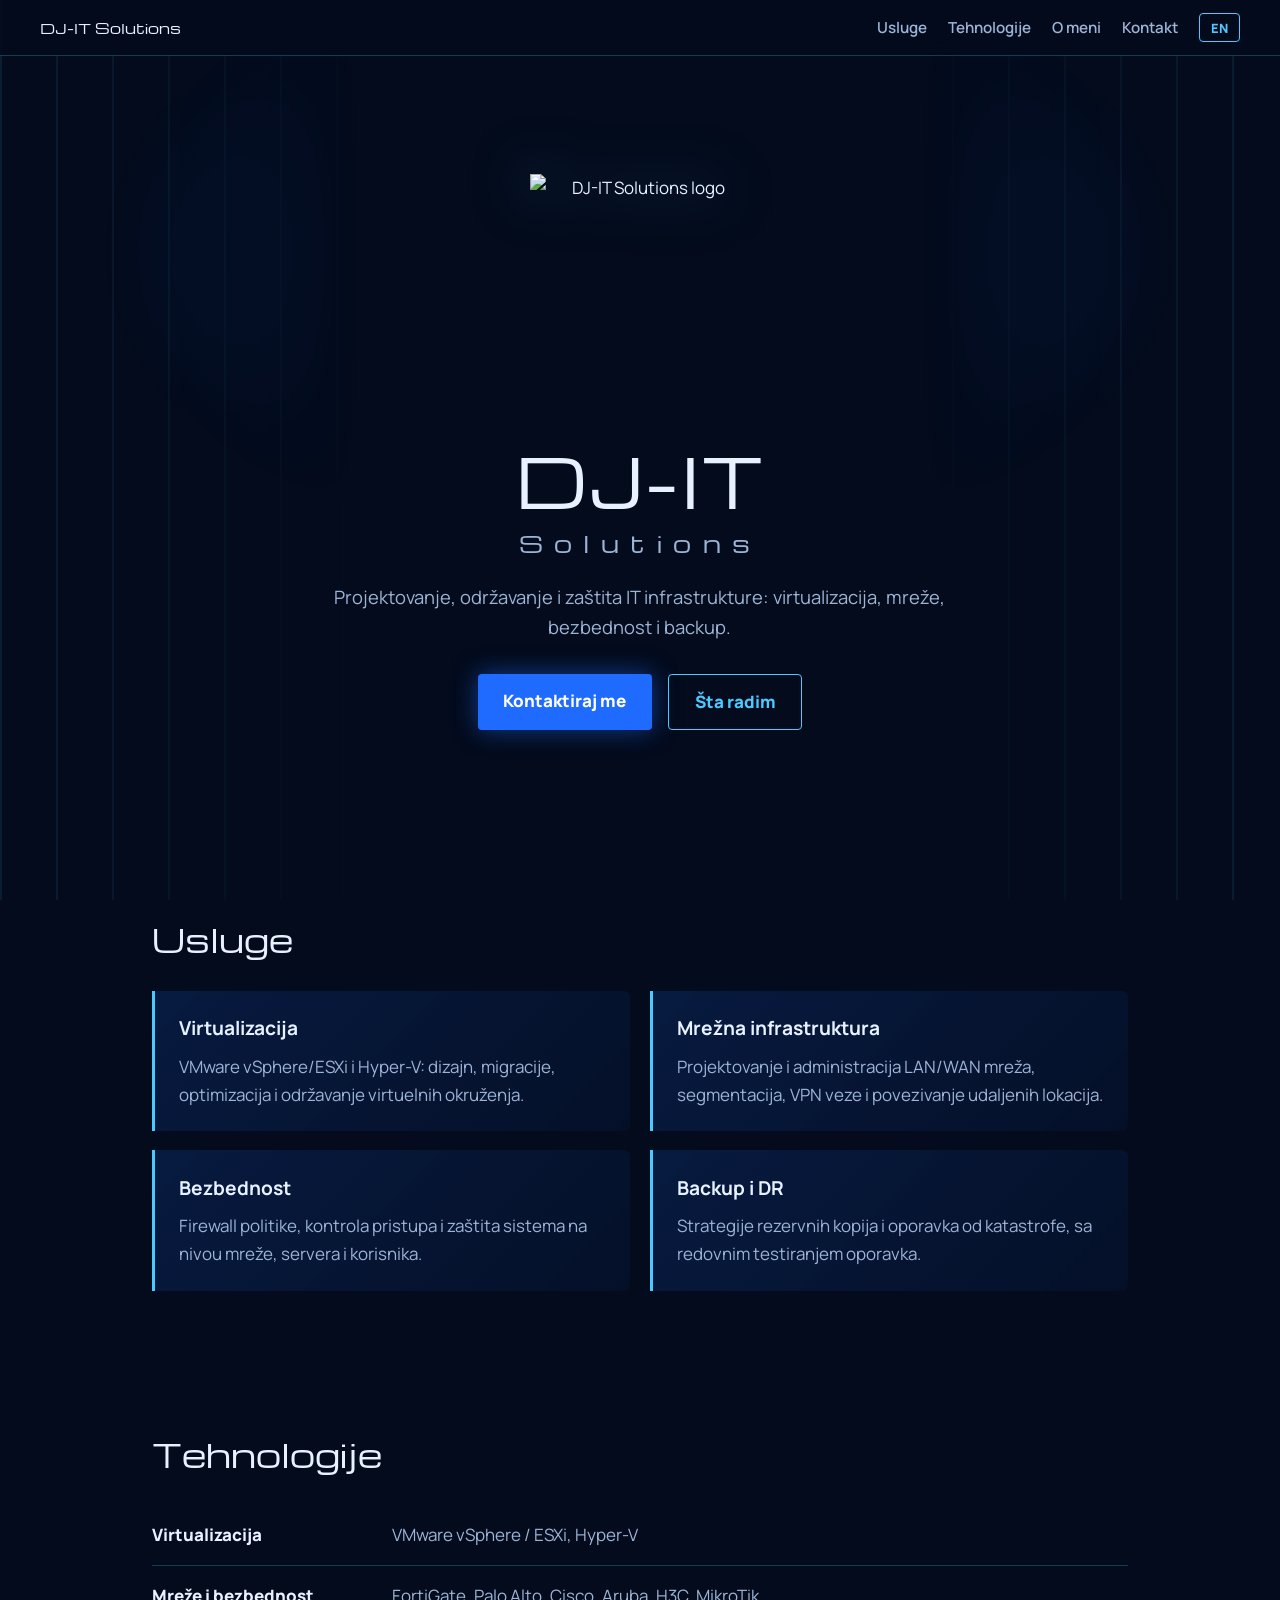
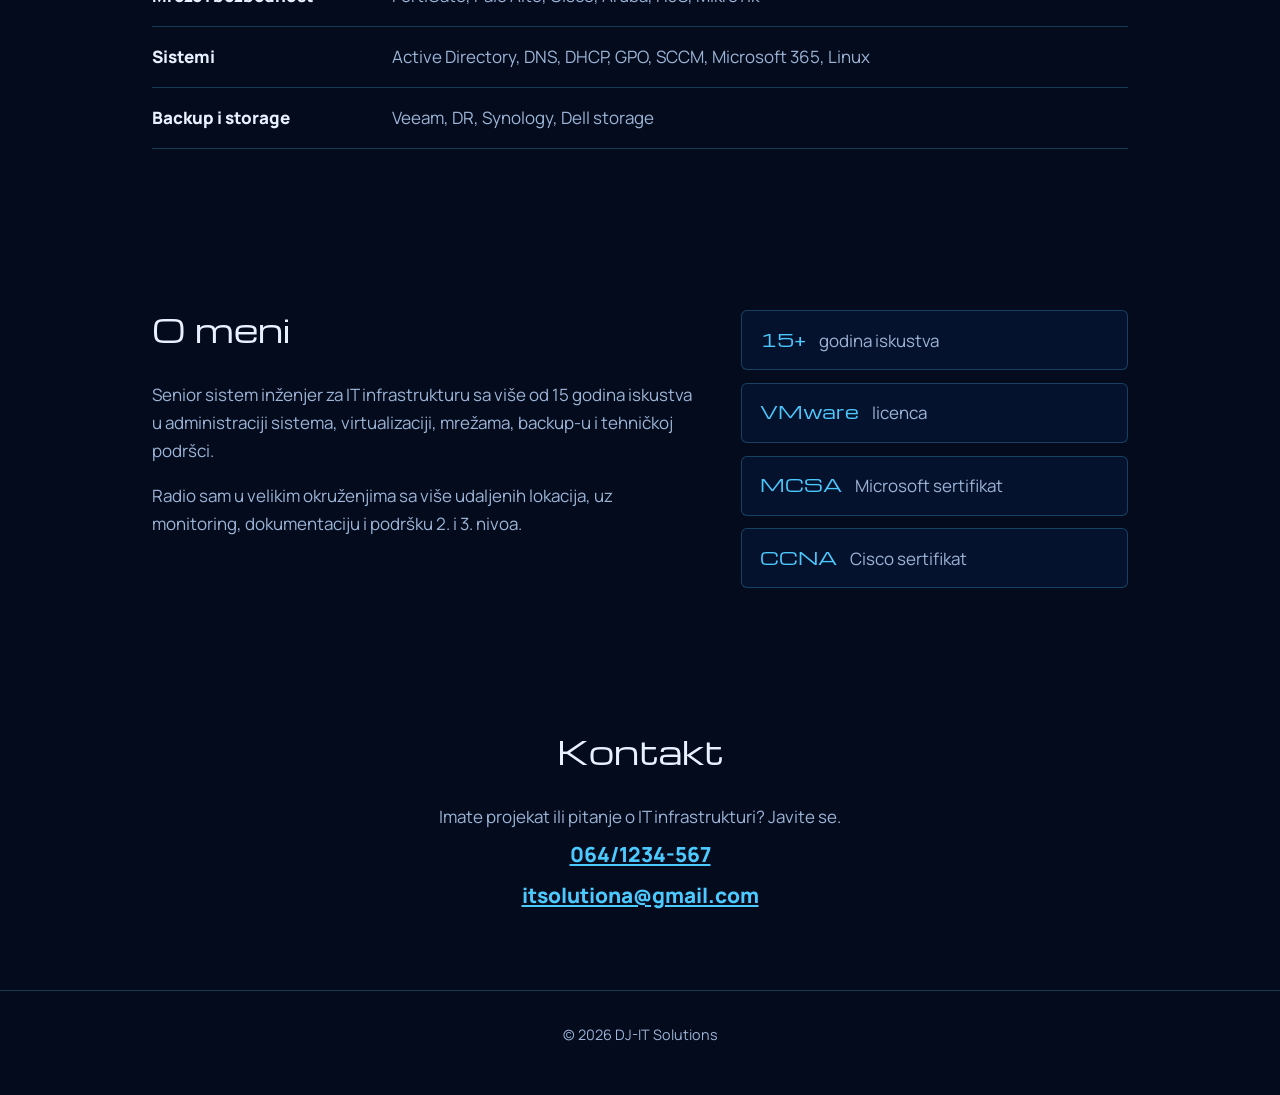
==== index.html @ e4da0d26 "Add files via upload" ====
<!DOCTYPE html>
<html lang="sr">
<head>
<meta charset="utf-8">
<meta name="viewport" content="width=device-width, initial-scale=1">
<title>DJ-IT Solutions | IT infrastruktura i sistemi</title>
<meta name="description" content="Senior sistem inženjer: virtualizacija (VMware, Hyper-V), mrežna infrastruktura, bezbednost, backup i DR.">
<meta name="theme-color" content="#030b1c">
<link rel="icon" href="assets/favicon.svg" type="image/svg+xml">
<link rel="preconnect" href="https://fonts.googleapis.com">
<link rel="preconnect" href="https://fonts.gstatic.com" crossorigin>
<link href="https://fonts.googleapis.com/css2?family=Manrope:wght@400;600;800&family=Michroma&display=swap" rel="stylesheet">
<link rel="stylesheet" href="style.css">
</head>
<body>
<header class="top">
  <a class="brand" href="#top">DJ-IT Solutions</a>
  <nav>
    <a href="#usluge" data-i18n="nav_services">Usluge</a>
    <a href="#tehnologije" data-i18n="nav_tech">Tehnologije</a>
    <a href="#o-meni" data-i18n="nav_about">O meni</a>
    <a href="#kontakt" data-i18n="nav_contact">Kontakt</a>
    <button id="lang" type="button" aria-label="Language">EN</button>
  </nav>
</header>

<main id="top">
<section class="hero">
  <img class="logo" src="assets/logo.svg" alt="DJ-IT Solutions logo" width="220" height="246">
  <h1>DJ-IT <span>Solutions</span></h1>
  <p class="lead" data-i18n="hero_sub">Projektovanje, održavanje i zaštita IT infrastrukture: virtualizacija, mreže, bezbednost i backup.</p>
  <div class="cta">
    <a class="btn" href="#kontakt" data-i18n="hero_cta">Kontaktiraj me</a>
    <a class="btn ghost" href="#usluge" data-i18n="hero_cta2">Šta radim</a>
  </div>
</section>

<section id="usluge" class="wrap">
  <h2 data-i18n="s_title">Usluge</h2>
  <div class="grid">
    <article><h3 data-i18n="s1_t">Virtualizacija</h3><p data-i18n="s1_d">VMware vSphere/ESXi i Hyper-V: dizajn, migracije, optimizacija i održavanje virtuelnih okruženja.</p></article>
    <article><h3 data-i18n="s2_t">Mrežna infrastruktura</h3><p data-i18n="s2_d">Projektovanje i administracija LAN/WAN mreža, segmentacija, VPN veze i povezivanje udaljenih lokacija.</p></article>
    <article><h3 data-i18n="s3_t">Bezbednost</h3><p data-i18n="s3_d">Firewall politike, kontrola pristupa i zaštita sistema na nivou mreže, servera i korisnika.</p></article>
    <article><h3 data-i18n="s4_t">Backup i DR</h3><p data-i18n="s4_d">Strategije rezervnih kopija i oporavka od katastrofe, sa redovnim testiranjem oporavka.</p></article>
  </div>
</section>

<section id="tehnologije" class="wrap">
  <h2 data-i18n="t_title">Tehnologije</h2>
  <dl class="stack">
    <div><dt data-i18n="t1">Virtualizacija</dt><dd>VMware vSphere / ESXi, Hyper-V</dd></div>
    <div><dt data-i18n="t2">Mreže i bezbednost</dt><dd>FortiGate, Palo Alto, Cisco, Aruba, H3C, MikroTik</dd></div>
    <div><dt data-i18n="t3">Sistemi</dt><dd>Active Directory, DNS, DHCP, GPO, SCCM, Microsoft 365, Linux</dd></div>
    <div><dt data-i18n="t4">Backup i storage</dt><dd>Veeam, DR, Synology, Dell storage</dd></div>
  </dl>
</section>

<section id="o-meni" class="wrap about">
  <div>
    <h2 data-i18n="a_title">O meni</h2>
    <p data-i18n="a_p1">Senior sistem inženjer za IT infrastrukturu sa više od 15 godina iskustva u administraciji sistema, virtualizaciji, mrežama, backup-u i tehničkoj podršci.</p>
    <p data-i18n="a_p2">Radio sam u velikim okruženjima sa više udaljenih lokacija, uz monitoring, dokumentaciju i podršku 2. i 3. nivoa.</p>
  </div>
  <ul class="facts">
    <li><b>15+</b> <span data-i18n="f1">godina iskustva</span></li>
    <li><b>VMware</b> <span data-i18n="f2">licenca</span></li>
    <li><b>MCSA</b> <span data-i18n="f3">Microsoft sertifikat</span></li>
    <li><b>CCNA</b> <span data-i18n="f4">Cisco sertifikat</span></li>
  </ul>
</section>

<section id="kontakt" class="wrap contact">
  <h2 data-i18n="c_title">Kontakt</h2>
  <p data-i18n="c_sub">Imate projekat ili pitanje o IT infrastrukturi? Javite se.</p>
  <p><a href="tel:+381641234567">064/1234-567</a></p>
  <p><a href="mailto:itsolutiona@gmail.com">itsolutiona@gmail.com</a></p>
</section>
</main>

<footer>© <span id="y"></span> DJ-IT Solutions</footer>
<script src="script.js"></script>
</body>
</html>
---- style.css ----
:root{color-scheme:dark;--bg:#030b1c;--bg2:#08183a;--blue:#1f6bff;--cyan:#4cc9ff;--ink:#e8f1ff;--mute:#9db4d6;--line:rgba(76,201,255,.25)}
*{box-sizing:border-box}
html{scroll-behavior:smooth;scroll-padding-top:70px}
body{margin:0;font:400 1.0625rem/1.65 Manrope,system-ui,sans-serif;color:var(--ink);background:var(--bg)}
body::before{content:"";position:fixed;inset:0;z-index:-1;pointer-events:none;
background:radial-gradient(60% 50% at 50% 28%,rgba(31,107,255,.45),transparent 70%),
repeating-linear-gradient(90deg,rgba(76,201,255,.10) 0 2px,transparent 2px 56px);
-webkit-mask:linear-gradient(90deg,#000,transparent 28%,transparent 72%,#000);mask:linear-gradient(90deg,#000,transparent 28%,transparent 72%,#000)}
a{color:var(--cyan)}
:focus-visible{outline:2px solid var(--cyan);outline-offset:3px}
.top{position:sticky;top:0;z-index:5;display:flex;justify-content:space-between;align-items:center;gap:1rem;padding:.8rem clamp(1rem,4vw,2.5rem);background:rgba(3,11,28,.8);backdrop-filter:blur(10px);border-bottom:1px solid var(--line)}
.brand{font:.9rem Michroma,sans-serif;color:var(--ink);text-decoration:none;white-space:nowrap}
nav{display:flex;align-items:center;gap:1.3rem;flex-wrap:wrap}
nav a{color:var(--mute);text-decoration:none;font-weight:600;font-size:.95rem}
nav a:hover{color:var(--ink)}
#lang{font:800 .8rem Manrope,sans-serif;color:var(--cyan);background:none;border:1px solid var(--cyan);border-radius:4px;padding:.3rem .7rem;cursor:pointer}
#lang:hover{background:var(--cyan);color:var(--bg)}
.hero{min-height:88vh;display:flex;flex-direction:column;align-items:center;justify-content:center;text-align:center;padding:3rem 1.2rem}
.logo{width:min(220px,48vw);height:auto;filter:drop-shadow(0 0 28px rgba(76,201,255,.6));animation:glow 4s ease-in-out infinite alternate}
@keyframes glow{to{filter:drop-shadow(0 0 48px rgba(76,201,255,.95))}}
h1{font:clamp(2rem,7vw,4.2rem)/1.1 Michroma,sans-serif;margin:1.4rem 0 .6rem;letter-spacing:.02em}
h1 span{display:block;font-size:.34em;letter-spacing:.5em;margin-top:.9rem;color:var(--mute)}
.lead{max-width:36em;color:var(--mute);font-size:1.15rem;margin:1rem 0 2rem}
.cta{display:flex;gap:1rem;flex-wrap:wrap;justify-content:center}
.btn{padding:.8rem 1.6rem;border-radius:4px;background:var(--blue);color:#fff;font-weight:800;text-decoration:none;box-shadow:0 0 24px rgba(31,107,255,.5)}
.btn:hover{background:#3b82ff}
.btn.ghost{background:none;border:1px solid var(--cyan);color:var(--cyan);box-shadow:none}
.wrap{max-width:1040px;margin:0 auto;padding:4.5rem clamp(1rem,4vw,2rem)}
h2{font:clamp(1.4rem,3.5vw,2rem)/1.2 Michroma,sans-serif;margin:0 0 2rem}
h3{margin:0 0 .5rem;font-size:1.2rem}
.grid{display:grid;grid-template-columns:repeat(2,1fr);gap:1.2rem}
article{padding:1.4rem 1.5rem;background:linear-gradient(135deg,rgba(31,107,255,.16),rgba(8,24,58,.4));border-left:3px solid var(--cyan);border-radius:0 6px 6px 0}
article p{margin:0;color:var(--mute)}
.stack div{display:grid;grid-template-columns:minmax(10rem,14rem) 1fr;gap:1rem;padding:1rem 0;border-bottom:1px solid var(--line)}
dt{font-weight:800}
dd{margin:0;color:var(--mute)}
.about{display:grid;grid-template-columns:1.4fr 1fr;gap:3rem;align-items:start}
.about p{max-width:60ch;color:var(--mute)}
.facts{list-style:none;margin:0;padding:0;display:grid;gap:.8rem}
.facts li{padding:.9rem 1.1rem;border:1px solid var(--line);border-radius:6px;background:rgba(8,24,58,.6);display:flex;align-items:baseline;gap:.8rem}
.facts b{font:1.15rem Michroma,sans-serif;color:var(--cyan)}
.facts span{color:var(--mute)}
.contact{text-align:center}
.contact p{margin:.4rem 0;color:var(--mute)}
.contact a{font-size:1.3rem;font-weight:800}
footer{text-align:center;padding:2rem 1rem 3rem;color:var(--mute);font-size:.9rem;border-top:1px solid var(--line)}
@media(max-width:760px){.grid,.about{grid-template-columns:1fr}.stack div{grid-template-columns:1fr;gap:.2rem}nav a{display:none}}
@media(prefers-reduced-motion:reduce){.logo{animation:none}html{scroll-behavior:auto}}
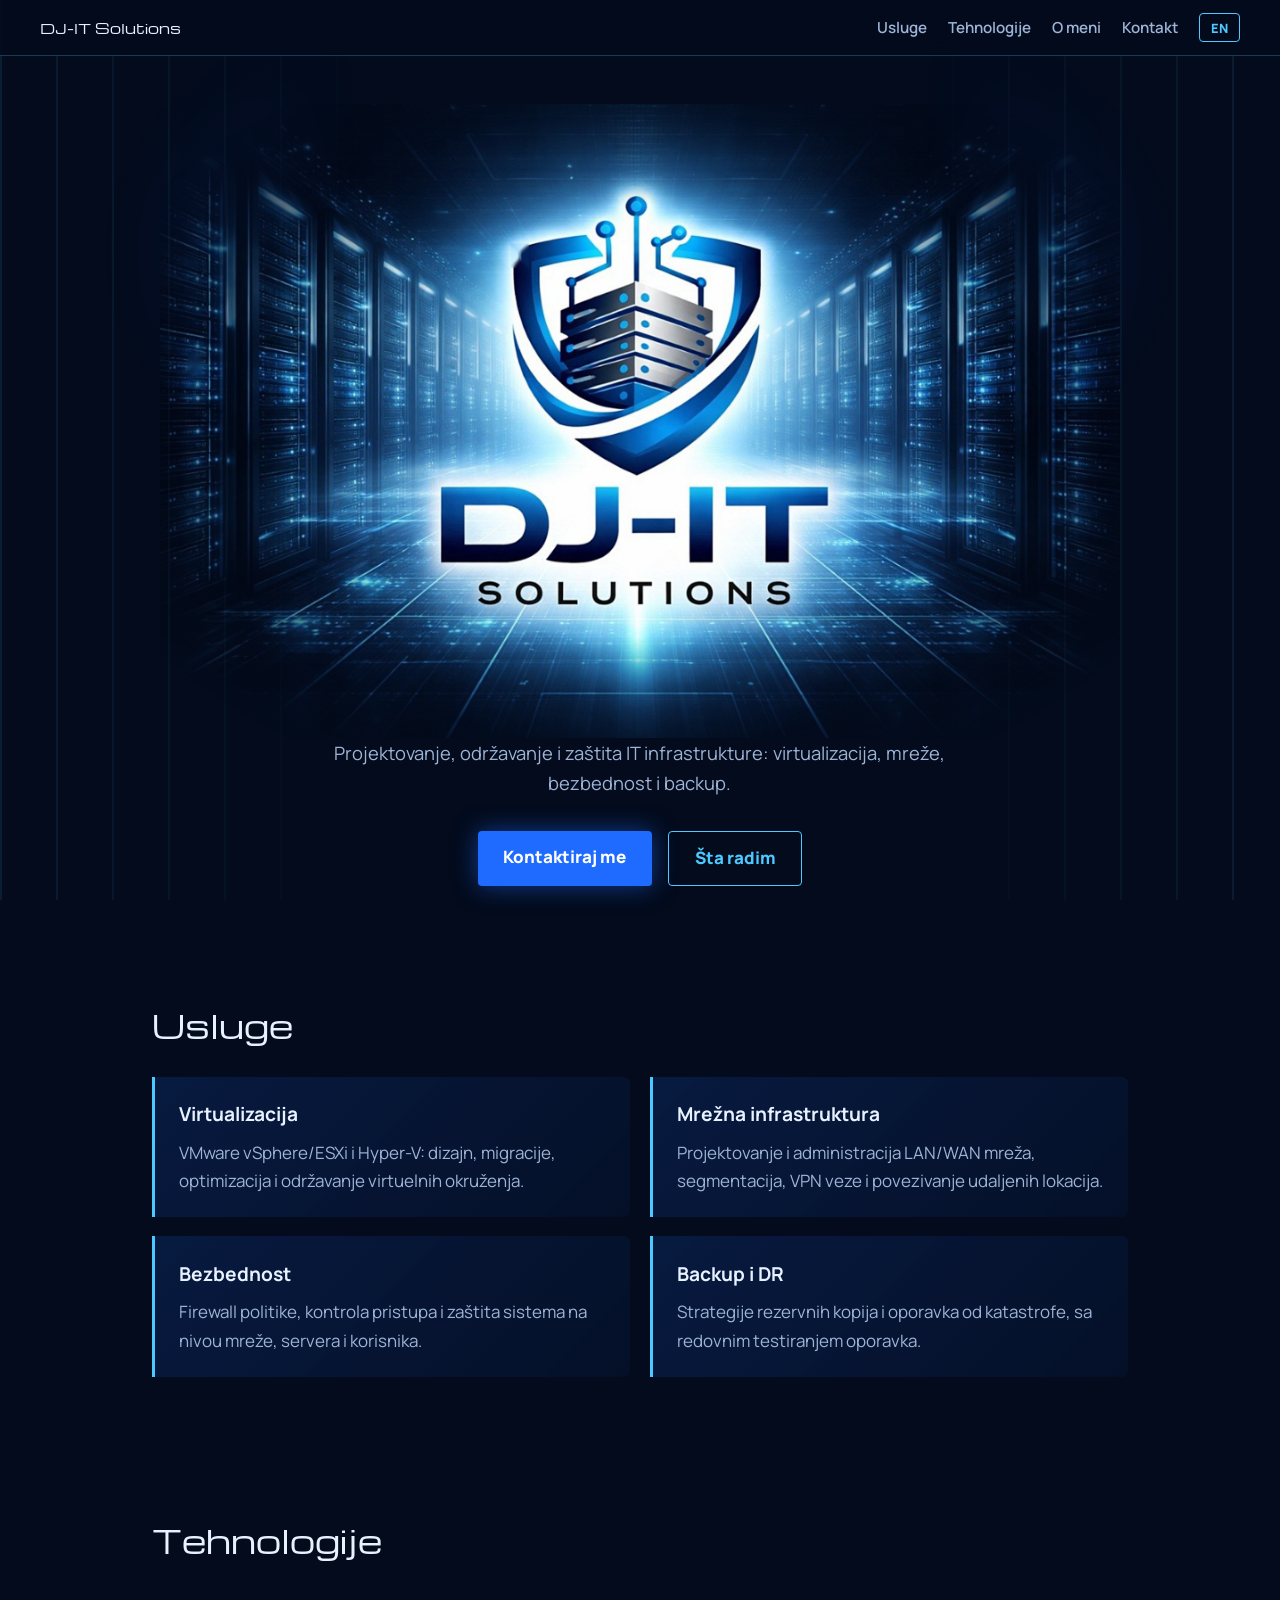
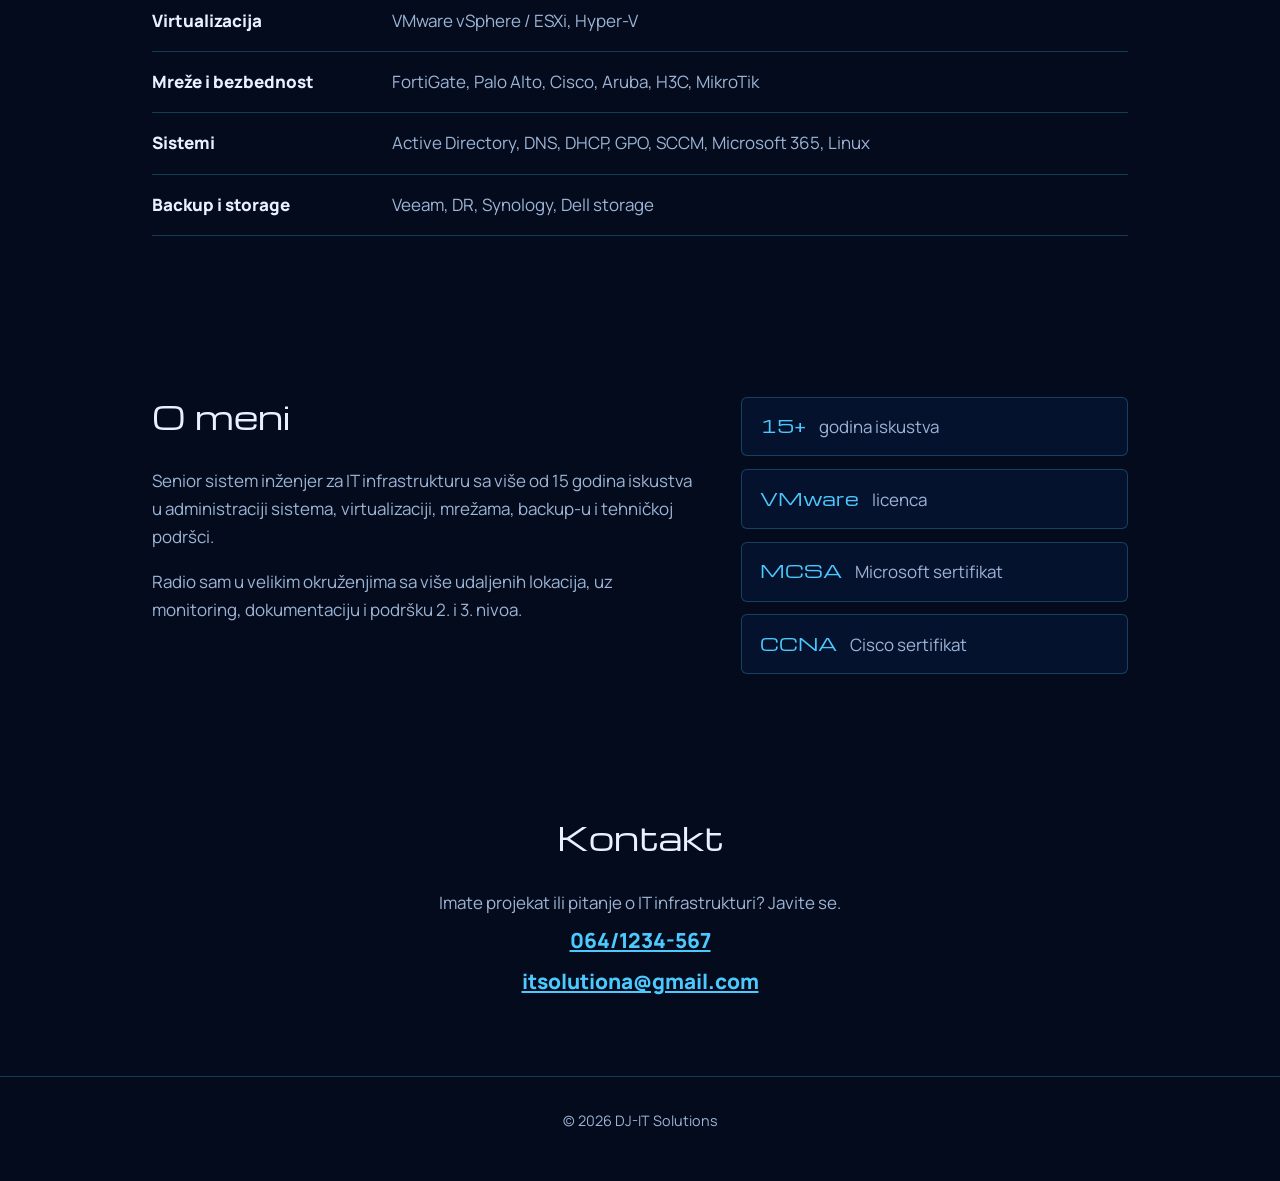
==== commit 2518091b: "Add files via upload" ====
--- a/index.html
+++ b/index.html
@@ -26,8 +26,8 @@
 
 <main id="top">
 <section class="hero">
-  <img class="logo" src="assets/logo.svg" alt="DJ-IT Solutions logo" width="220" height="246">
-  <h1>DJ-IT <span>Solutions</span></h1>
+  <h1 class="sr">DJ-IT Solutions</h1>
+  <img class="banner" src="assets/hero.jpg" alt="DJ-IT Solutions" width="2154" height="1422">
   <p class="lead" data-i18n="hero_sub">Projektovanje, održavanje i zaštita IT infrastrukture: virtualizacija, mreže, bezbednost i backup.</p>
   <div class="cta">
     <a class="btn" href="#kontakt" data-i18n="hero_cta">Kontaktiraj me</a>
--- a/style.css
+++ b/style.css
@@ -16,11 +16,9 @@
 #lang{font:800 .8rem Manrope,sans-serif;color:var(--cyan);background:none;border:1px solid var(--cyan);border-radius:4px;padding:.3rem .7rem;cursor:pointer}
 #lang:hover{background:var(--cyan);color:var(--bg)}
 .hero{min-height:88vh;display:flex;flex-direction:column;align-items:center;justify-content:center;text-align:center;padding:3rem 1.2rem}
-.logo{width:min(220px,48vw);height:auto;filter:drop-shadow(0 0 28px rgba(76,201,255,.6));animation:glow 4s ease-in-out infinite alternate}
-@keyframes glow{to{filter:drop-shadow(0 0 48px rgba(76,201,255,.95))}}
-h1{font:clamp(2rem,7vw,4.2rem)/1.1 Michroma,sans-serif;margin:1.4rem 0 .6rem;letter-spacing:.02em}
-h1 span{display:block;font-size:.34em;letter-spacing:.5em;margin-top:.9rem;color:var(--mute)}
-.lead{max-width:36em;color:var(--mute);font-size:1.15rem;margin:1rem 0 2rem}
+.banner{width:min(100%,960px);height:auto;-webkit-mask:radial-gradient(ellipse 62% 62% at 50% 50%,#000 55%,transparent 100%);mask:radial-gradient(ellipse 62% 62% at 50% 50%,#000 55%,transparent 100%)}
+.sr{position:absolute;width:1px;height:1px;overflow:hidden;clip:rect(0 0 0 0)}
+.lead{max-width:36em;color:var(--mute);font-size:1.15rem;margin:0 0 2rem}
 .cta{display:flex;gap:1rem;flex-wrap:wrap;justify-content:center}
 .btn{padding:.8rem 1.6rem;border-radius:4px;background:var(--blue);color:#fff;font-weight:800;text-decoration:none;box-shadow:0 0 24px rgba(31,107,255,.5)}
 .btn:hover{background:#3b82ff}
@@ -45,4 +43,4 @@
 .contact a{font-size:1.3rem;font-weight:800}
 footer{text-align:center;padding:2rem 1rem 3rem;color:var(--mute);font-size:.9rem;border-top:1px solid var(--line)}
 @media(max-width:760px){.grid,.about{grid-template-columns:1fr}.stack div{grid-template-columns:1fr;gap:.2rem}nav a{display:none}}
-@media(prefers-reduced-motion:reduce){.logo{animation:none}html{scroll-behavior:auto}}
+@media(prefers-reduced-motion:reduce){html{scroll-behavior:auto}}
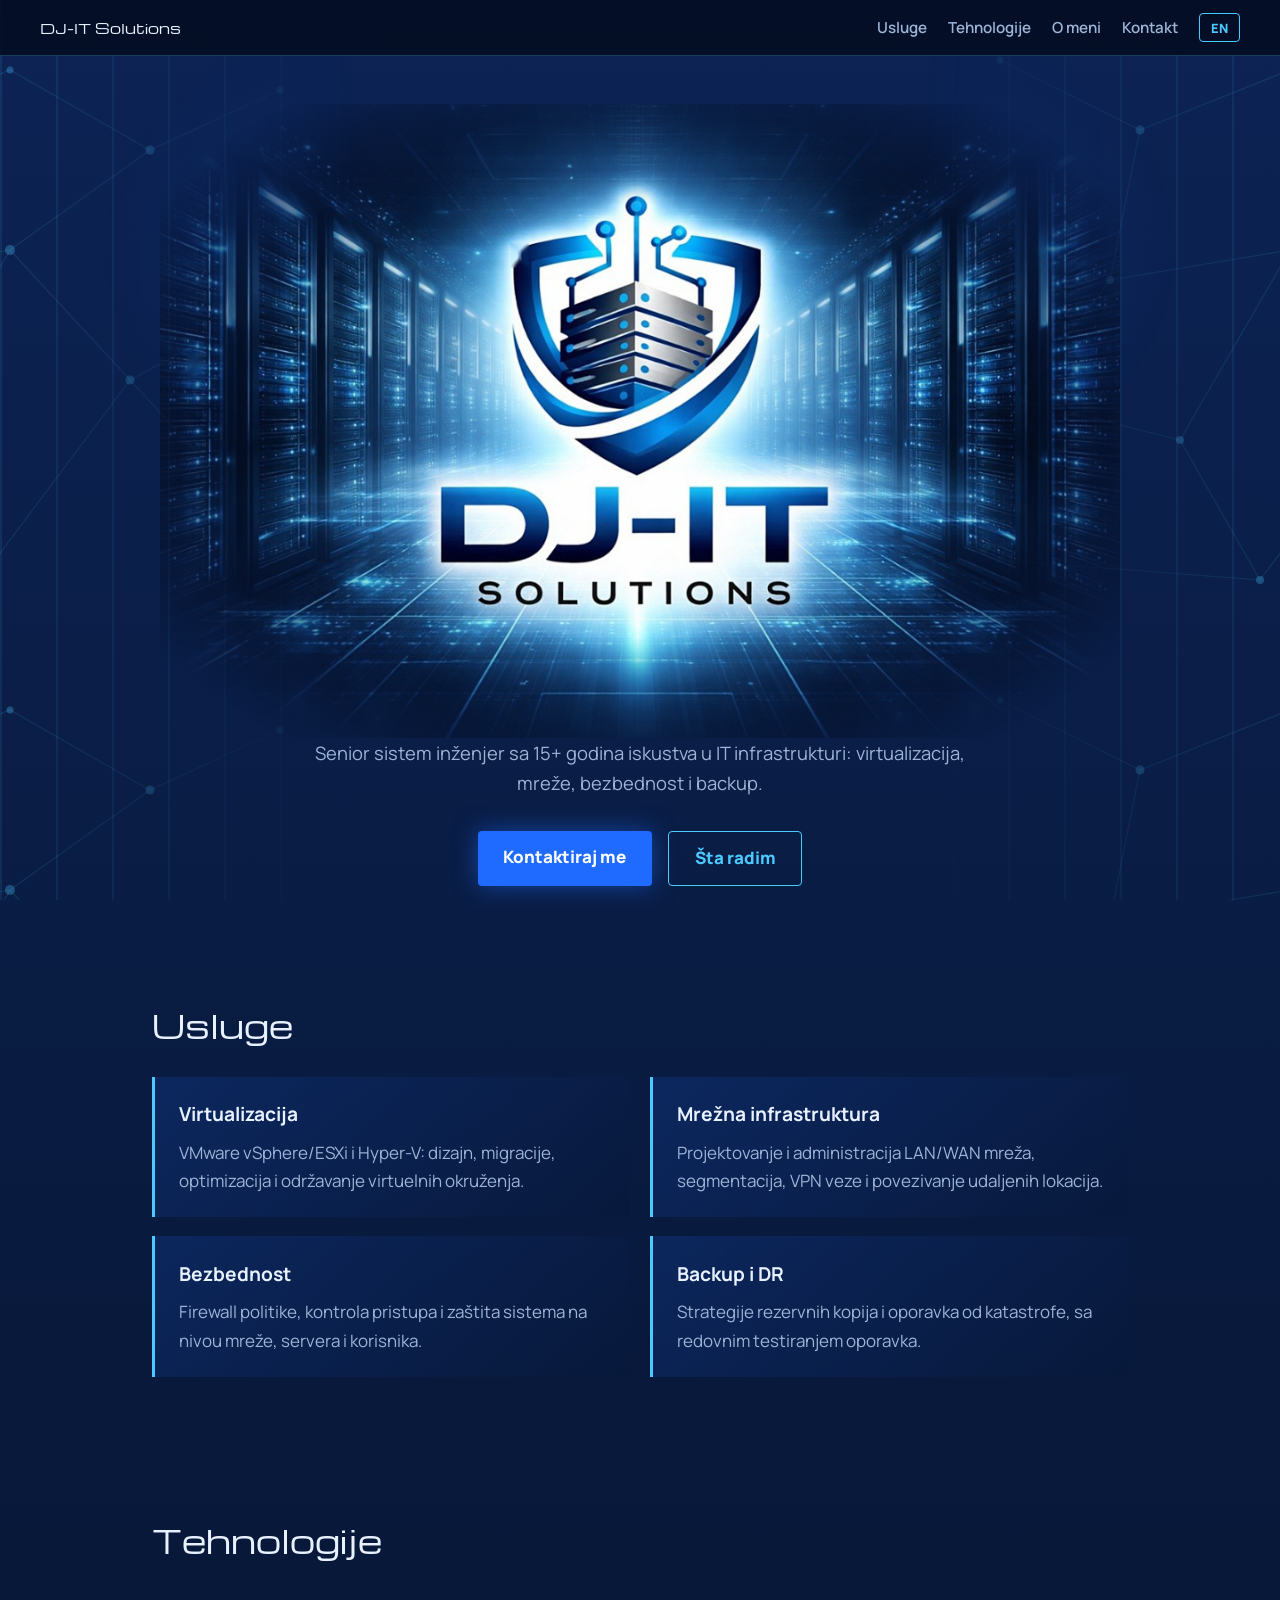
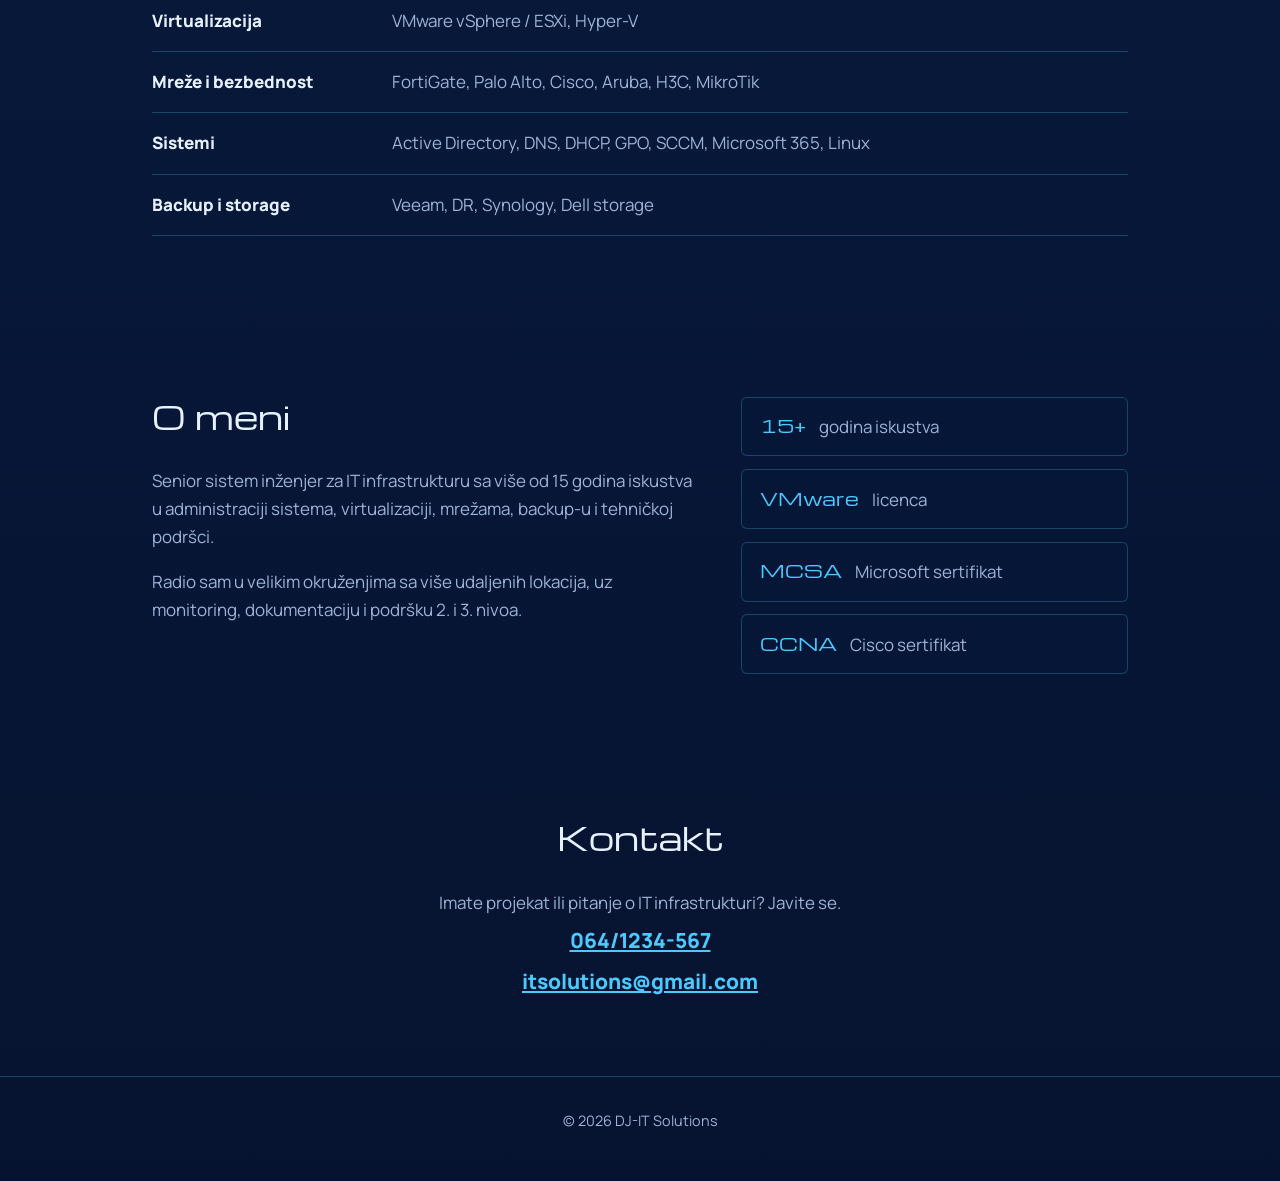
==== commit 0e1301a9: "Add files via upload" ====
--- a/index.html
+++ b/index.html
@@ -5,7 +5,12 @@
 <meta name="viewport" content="width=device-width, initial-scale=1">
 <title>DJ-IT Solutions | IT infrastruktura i sistemi</title>
 <meta name="description" content="Senior sistem inženjer: virtualizacija (VMware, Hyper-V), mrežna infrastruktura, bezbednost, backup i DR.">
-<meta name="theme-color" content="#030b1c">
+<meta name="theme-color" content="#08193b">
+<meta property="og:type" content="website">
+<meta property="og:title" content="DJ-IT Solutions | Senior sistem inženjer">
+<meta property="og:description" content="Virtualizacija, mrežna infrastruktura, bezbednost, backup i DR. 15+ godina iskustva.">
+<meta property="og:image" content="https://ZAMENI-SVOJ-DOMEN/assets/share.jpg">
+<meta name="twitter:card" content="summary_large_image">
 <link rel="icon" href="assets/favicon.svg" type="image/svg+xml">
 <link rel="preconnect" href="https://fonts.googleapis.com">
 <link rel="preconnect" href="https://fonts.gstatic.com" crossorigin>
@@ -28,7 +33,7 @@
 <section class="hero">
   <h1 class="sr">DJ-IT Solutions</h1>
   <img class="banner" src="assets/hero.jpg" alt="DJ-IT Solutions" width="2154" height="1422">
-  <p class="lead" data-i18n="hero_sub">Projektovanje, održavanje i zaštita IT infrastrukture: virtualizacija, mreže, bezbednost i backup.</p>
+  <p class="lead" data-i18n="hero_sub">Senior sistem inženjer sa 15+ godina iskustva u IT infrastrukturi: virtualizacija, mreže, bezbednost i backup.</p>
   <div class="cta">
     <a class="btn" href="#kontakt" data-i18n="hero_cta">Kontaktiraj me</a>
     <a class="btn ghost" href="#usluge" data-i18n="hero_cta2">Šta radim</a>
@@ -73,7 +78,7 @@
   <h2 data-i18n="c_title">Kontakt</h2>
   <p data-i18n="c_sub">Imate projekat ili pitanje o IT infrastrukturi? Javite se.</p>
   <p><a href="tel:+381641234567">064/1234-567</a></p>
-  <p><a href="mailto:itsolutiona@gmail.com">itsolutiona@gmail.com</a></p>
+  <p><a href="mailto:itsolutions@gmail.com">itsolutions@gmail.com</a></p>
 </section>
 </main>
 
--- a/style.css
+++ b/style.css
@@ -1,11 +1,13 @@
-:root{color-scheme:dark;--bg:#030b1c;--bg2:#08183a;--blue:#1f6bff;--cyan:#4cc9ff;--ink:#e8f1ff;--mute:#9db4d6;--line:rgba(76,201,255,.25)}
+:root{color-scheme:dark;--bg:#08193b;--bg2:#08183a;--blue:#1f6bff;--cyan:#4cc9ff;--ink:#e8f1ff;--mute:#9db4d6;--line:rgba(76,201,255,.25)}
 *{box-sizing:border-box}
 html{scroll-behavior:smooth;scroll-padding-top:70px}
-body{margin:0;font:400 1.0625rem/1.65 Manrope,system-ui,sans-serif;color:var(--ink);background:var(--bg)}
+body{margin:0;font:400 1.0625rem/1.65 Manrope,system-ui,sans-serif;color:var(--ink);background:linear-gradient(180deg,#0c2354,#08193b 50%,#061330)}
 body::before{content:"";position:fixed;inset:0;z-index:-1;pointer-events:none;
-background:radial-gradient(60% 50% at 50% 28%,rgba(31,107,255,.45),transparent 70%),
+background:radial-gradient(60% 50% at 50% 28%,rgba(31,107,255,.45),transparent 70%),url(assets/bg-network.svg) center top/640px,
 repeating-linear-gradient(90deg,rgba(76,201,255,.10) 0 2px,transparent 2px 56px);
 -webkit-mask:linear-gradient(90deg,#000,transparent 28%,transparent 72%,#000);mask:linear-gradient(90deg,#000,transparent 28%,transparent 72%,#000)}
+/* Optional: put a data-center photo at assets/bg.jpg and it appears faintly behind the site */
+body::after{content:"";position:fixed;inset:0;z-index:-2;background:url(assets/bg.jpg) center/cover;opacity:.18;pointer-events:none}
 a{color:var(--cyan)}
 :focus-visible{outline:2px solid var(--cyan);outline-offset:3px}
 .top{position:sticky;top:0;z-index:5;display:flex;justify-content:space-between;align-items:center;gap:1rem;padding:.8rem clamp(1rem,4vw,2.5rem);background:rgba(3,11,28,.8);backdrop-filter:blur(10px);border-bottom:1px solid var(--line)}
@@ -42,5 +44,5 @@
 .contact p{margin:.4rem 0;color:var(--mute)}
 .contact a{font-size:1.3rem;font-weight:800}
 footer{text-align:center;padding:2rem 1rem 3rem;color:var(--mute);font-size:.9rem;border-top:1px solid var(--line)}
-@media(max-width:760px){.grid,.about{grid-template-columns:1fr}.stack div{grid-template-columns:1fr;gap:.2rem}nav a{display:none}}
+@media(max-width:760px){.grid,.about{grid-template-columns:1fr}.stack div{grid-template-columns:1fr;gap:.2rem}.top{flex-wrap:wrap;padding:.6rem 1rem}nav{width:100%;overflow-x:auto;flex-wrap:nowrap;gap:1rem}nav a{white-space:nowrap;font-size:.85rem}#lang{margin-left:auto}html{scroll-padding-top:100px}}
 @media(prefers-reduced-motion:reduce){html{scroll-behavior:auto}}
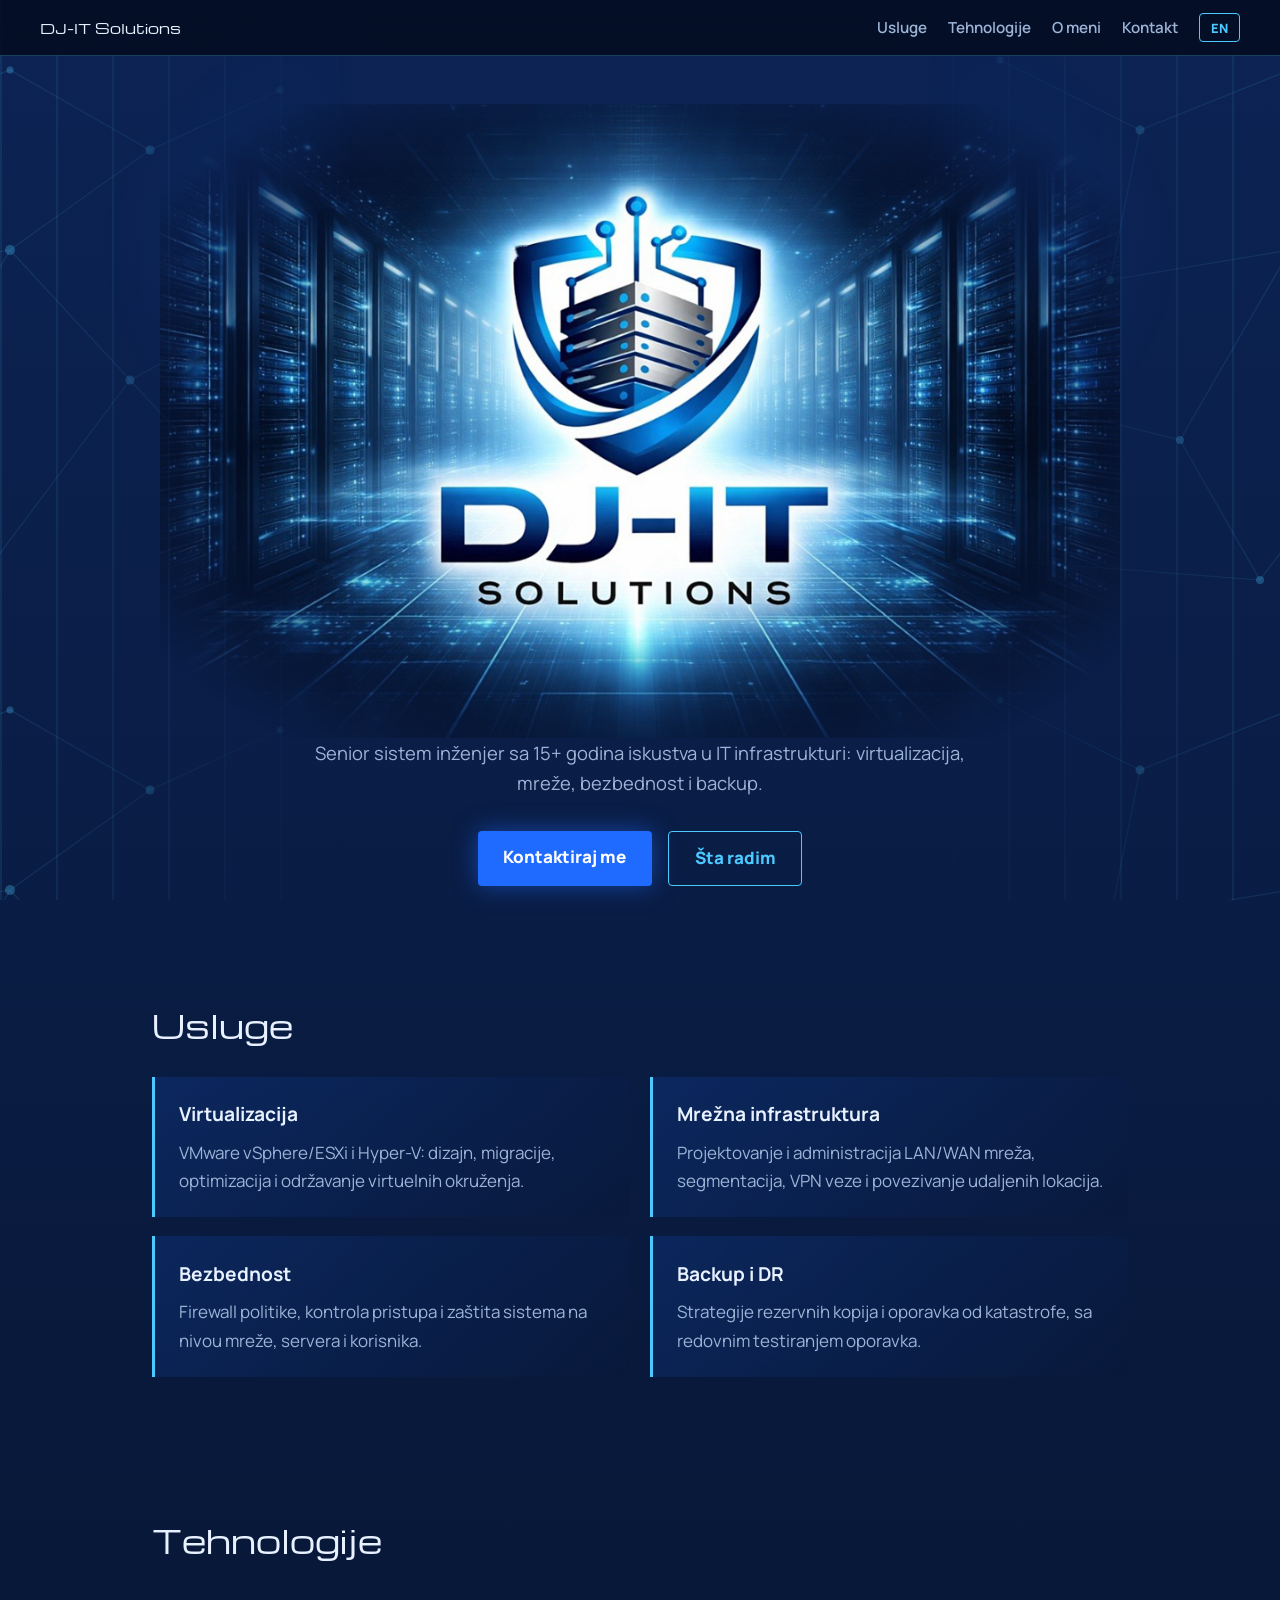
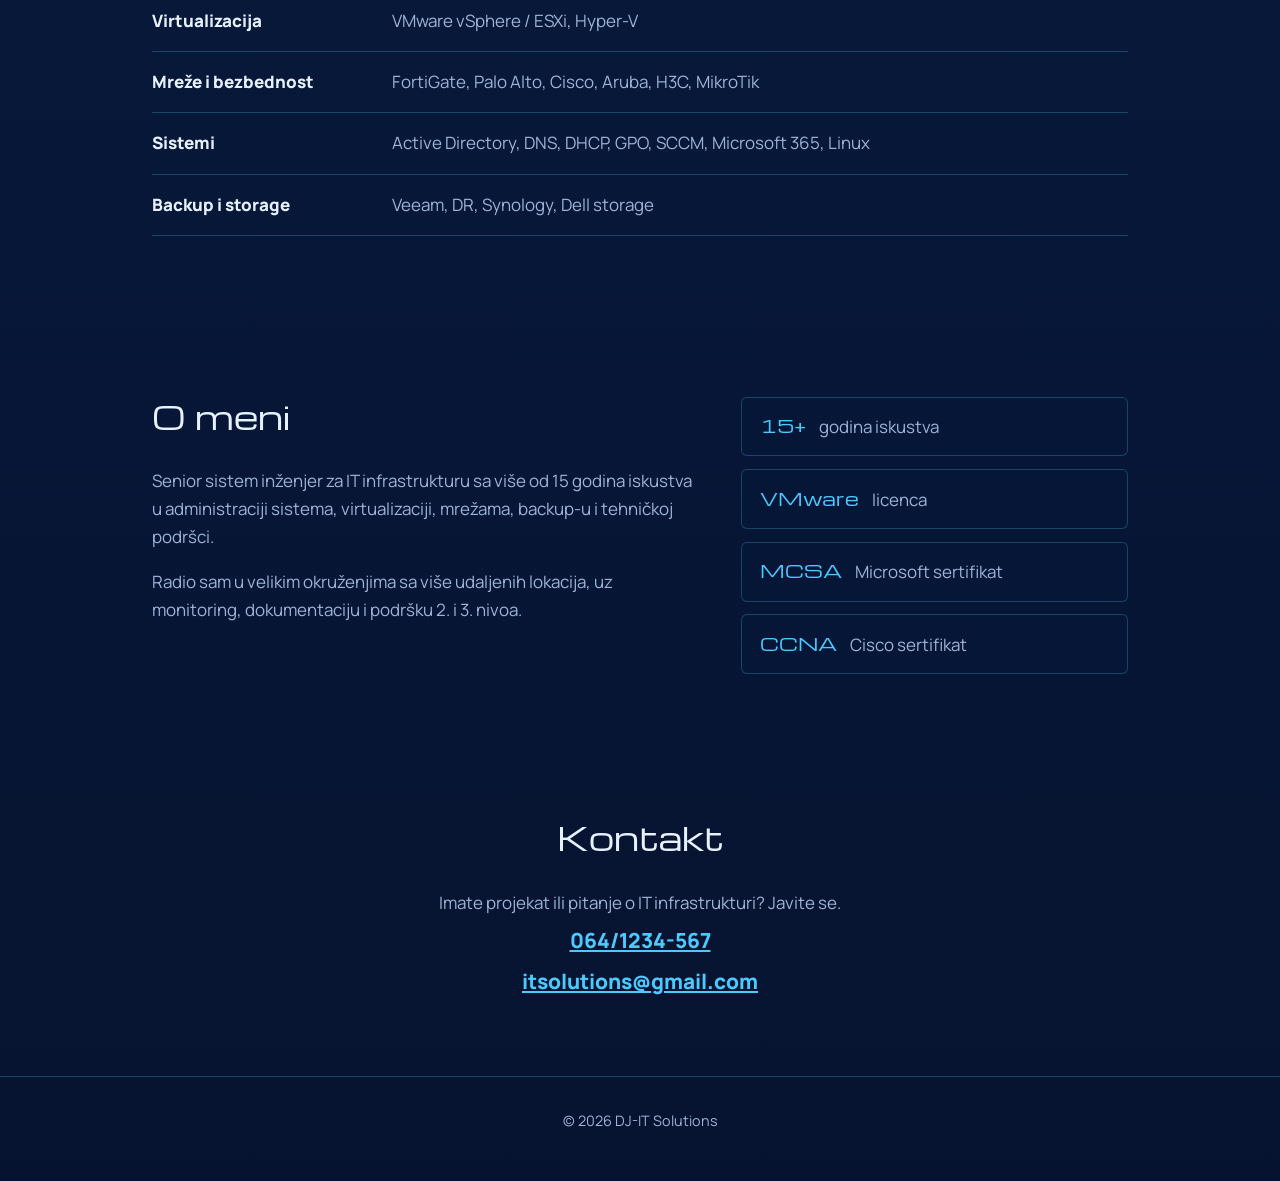
==== commit 299b2064: "Update Open Graph image URL in index.html" ====
--- a/index.html
+++ b/index.html
@@ -9,7 +9,7 @@
 <meta property="og:type" content="website">
 <meta property="og:title" content="DJ-IT Solutions | Senior sistem inženjer">
 <meta property="og:description" content="Virtualizacija, mrežna infrastruktura, bezbednost, backup i DR. 15+ godina iskustva.">
-<meta property="og:image" content="https://ZAMENI-SVOJ-DOMEN/assets/share.jpg">
+<meta property="og:image" content="https://dj-itsolutions.rs/assets/share.jpg">
 <meta name="twitter:card" content="summary_large_image">
 <link rel="icon" href="assets/favicon.svg" type="image/svg+xml">
 <link rel="preconnect" href="https://fonts.googleapis.com">
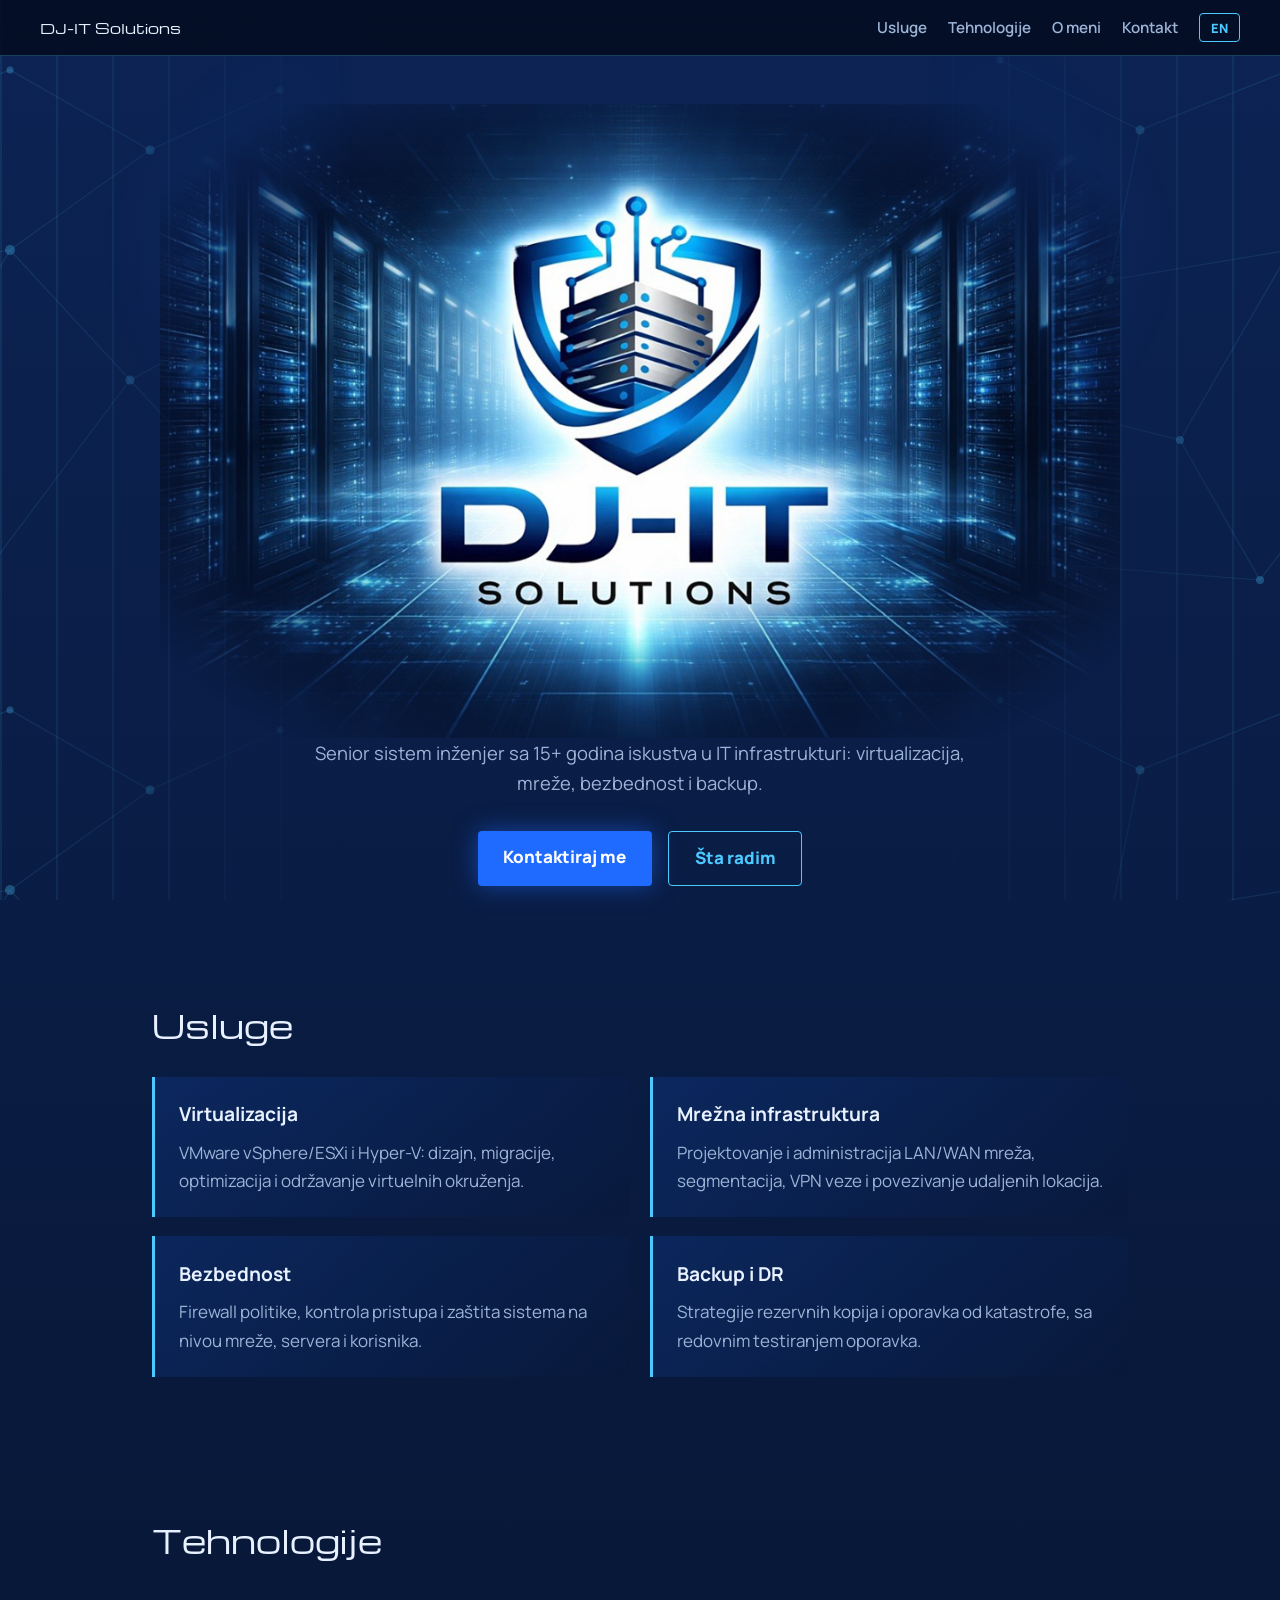
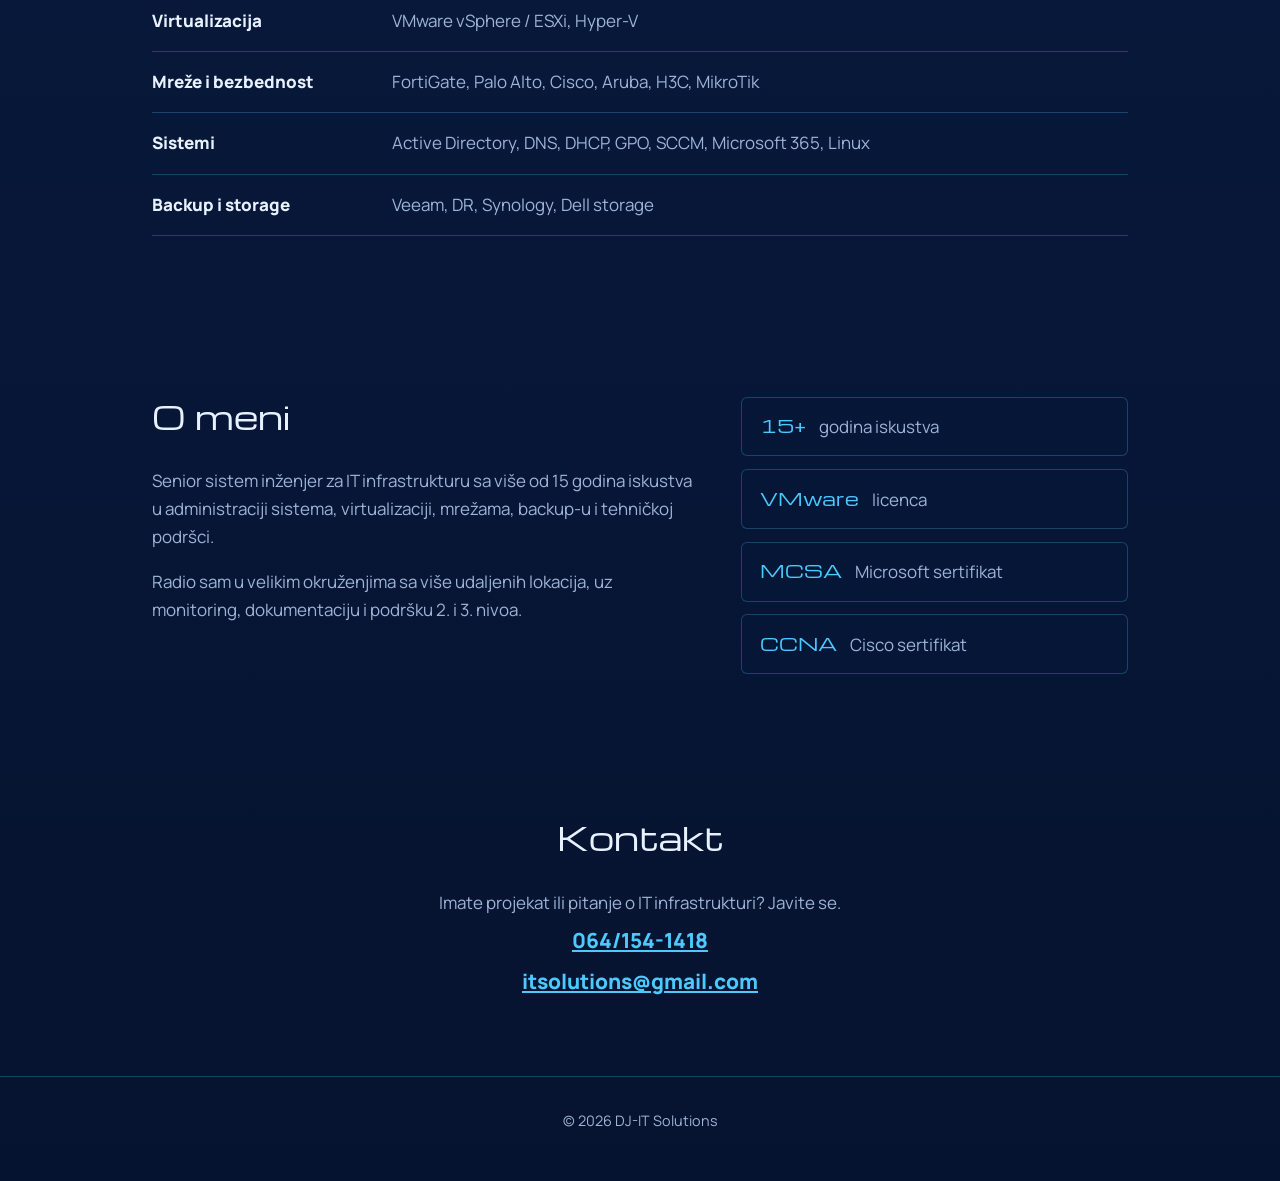
==== commit 04d383f6: "Update index.html" ====
--- a/index.html
+++ b/index.html
@@ -9,7 +9,7 @@
 <meta property="og:type" content="website">
 <meta property="og:title" content="DJ-IT Solutions | Senior sistem inženjer">
 <meta property="og:description" content="Virtualizacija, mrežna infrastruktura, bezbednost, backup i DR. 15+ godina iskustva.">
-<meta property="og:image" content="https://dj-itsolutions.rs/assets/share.jpg">
+<meta property="og:image" content="https://dj-itsolutions.com/assets/share.jpg">
 <meta name="twitter:card" content="summary_large_image">
 <link rel="icon" href="assets/favicon.svg" type="image/svg+xml">
 <link rel="preconnect" href="https://fonts.googleapis.com">
@@ -77,7 +77,7 @@
 <section id="kontakt" class="wrap contact">
   <h2 data-i18n="c_title">Kontakt</h2>
   <p data-i18n="c_sub">Imate projekat ili pitanje o IT infrastrukturi? Javite se.</p>
-  <p><a href="tel:+381641234567">064/1234-567</a></p>
+  <p><a href="tel:+381641234567">064/154-1418</a></p>
   <p><a href="mailto:itsolutions@gmail.com">itsolutions@gmail.com</a></p>
 </section>
 </main>
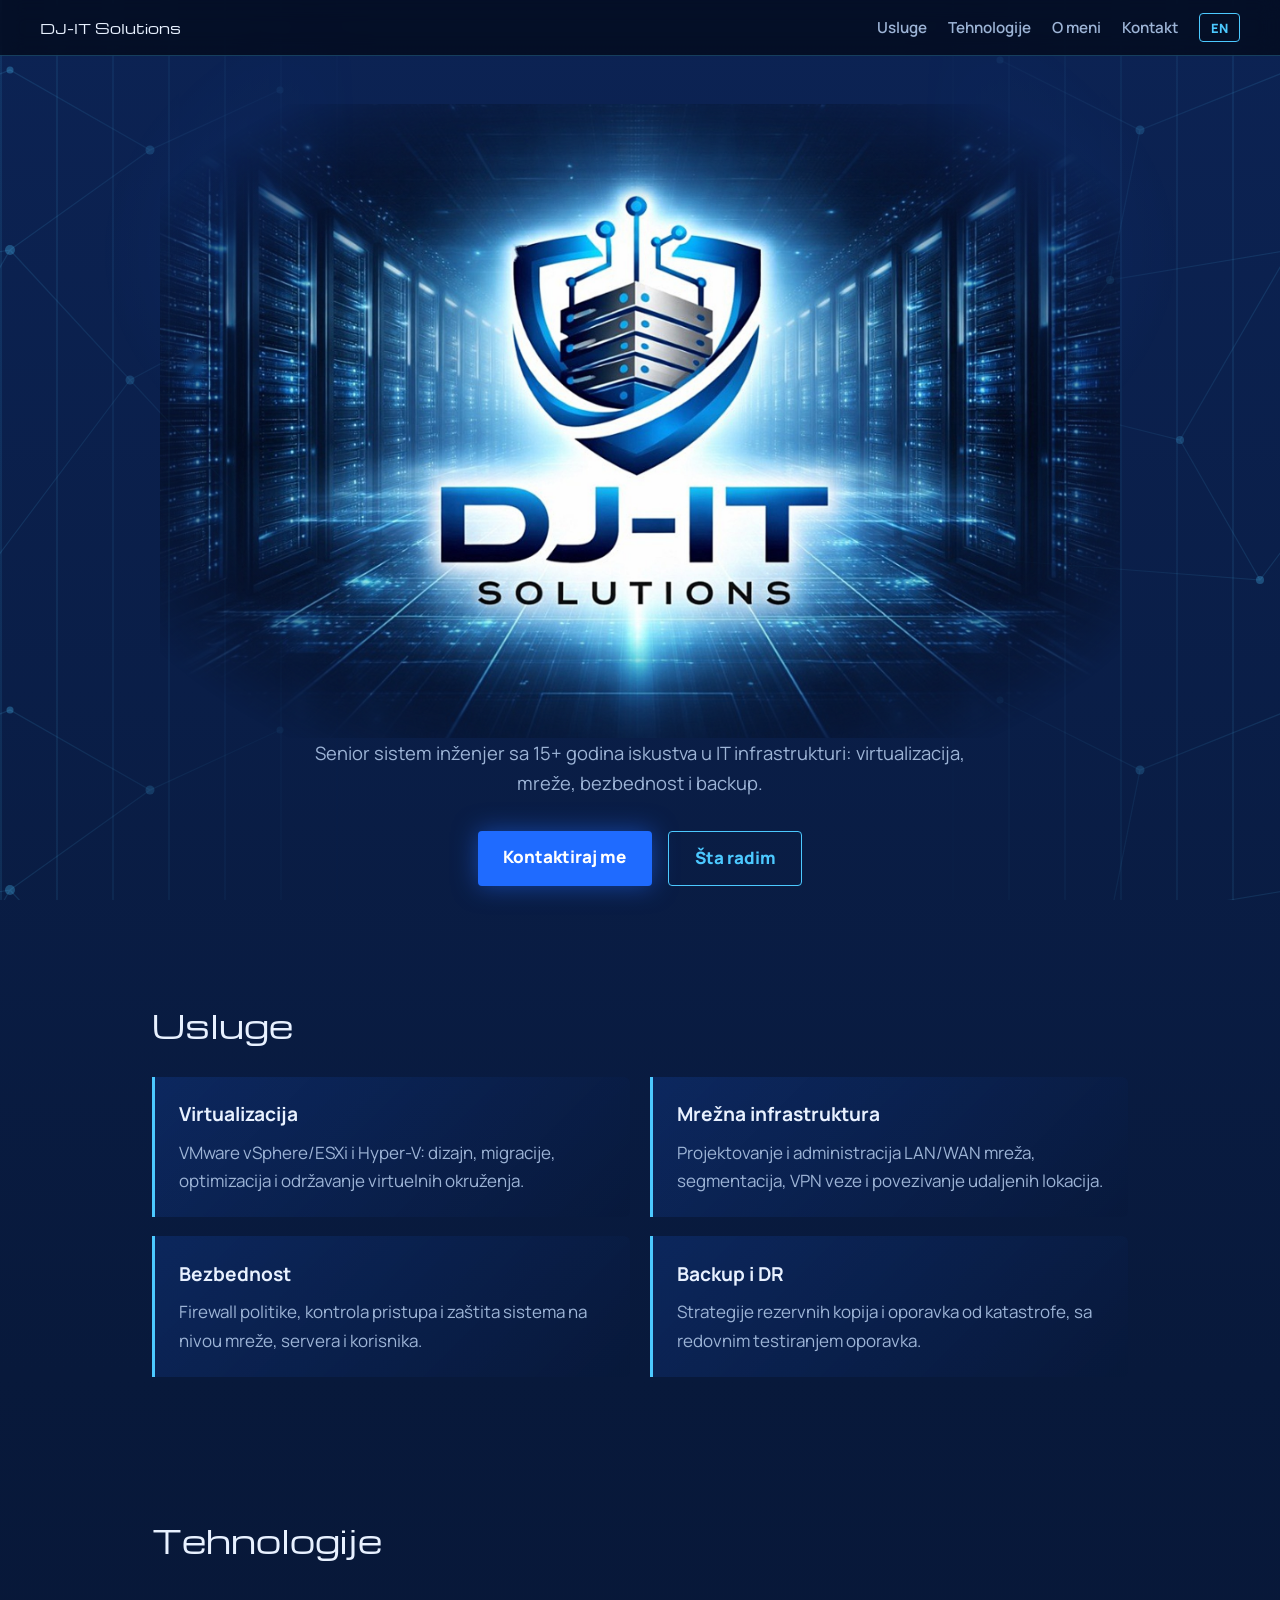
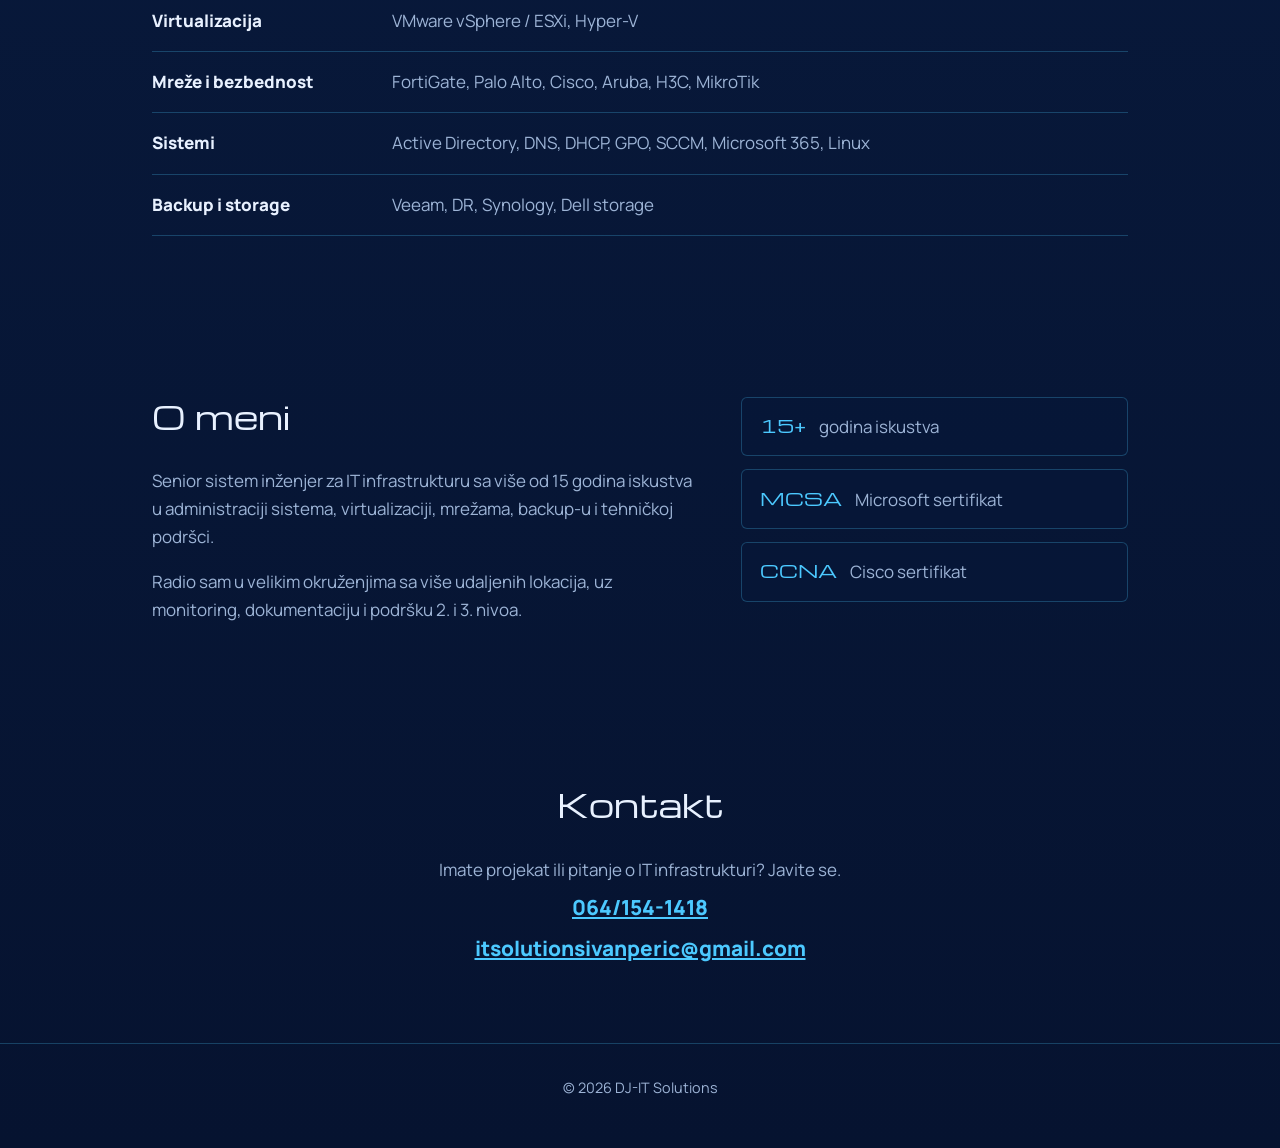
==== commit e8921273: "Update contact email in index.html" ====
--- a/index.html
+++ b/index.html
@@ -68,7 +68,6 @@
   </div>
   <ul class="facts">
     <li><b>15+</b> <span data-i18n="f1">godina iskustva</span></li>
-    <li><b>VMware</b> <span data-i18n="f2">licenca</span></li>
     <li><b>MCSA</b> <span data-i18n="f3">Microsoft sertifikat</span></li>
     <li><b>CCNA</b> <span data-i18n="f4">Cisco sertifikat</span></li>
   </ul>
@@ -77,8 +76,8 @@
 <section id="kontakt" class="wrap contact">
   <h2 data-i18n="c_title">Kontakt</h2>
   <p data-i18n="c_sub">Imate projekat ili pitanje o IT infrastrukturi? Javite se.</p>
-  <p><a href="tel:+381641234567">064/154-1418</a></p>
-  <p><a href="mailto:itsolutions@gmail.com">itsolutions@gmail.com</a></p>
+  <p><a href="tel:+381641541418">064/154-1418</a></p>
+  <p><a href="mailto:itsolutionsivanperic@gmail.com">itsolutionsivanperic@gmail.com</a></p>
 </section>
 </main>
 
